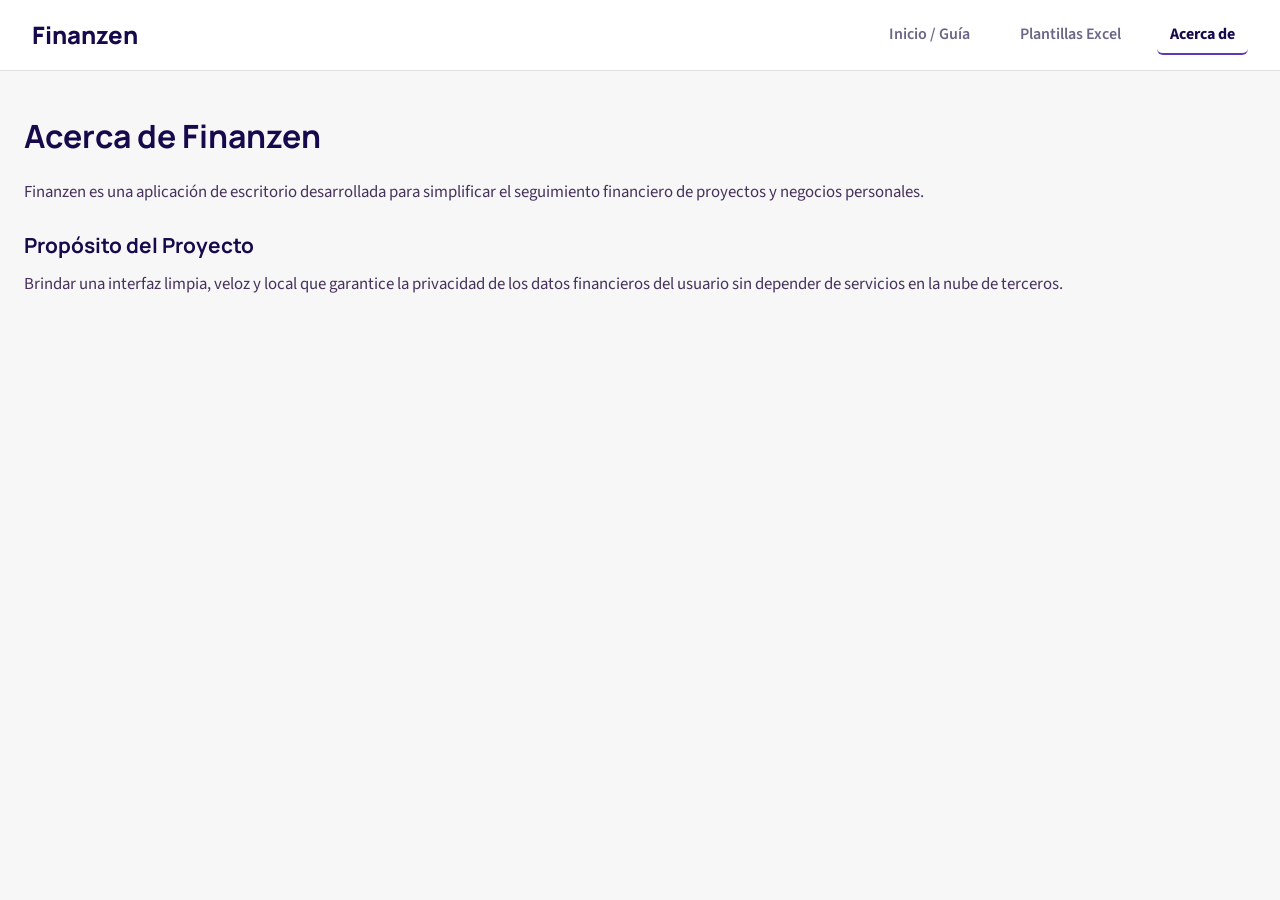
==== aboutUs.html @ 423646ae "subiendo cambios en la web" ====
<!DOCTYPE html>
<html lang="es">
<head>
  <meta charset="UTF-8">
  <meta name="viewport" content="width=device-width, initial-scale=1.0">
  <title>Finanzen - Acerca de</title>
  <link rel="stylesheet" href="css/styles.css">
</head>
<body>

  <!-- Navegación Superior -->
  <nav class="navbar">
    <a href="index.html" class="logo">Finanzen</a>
    <ul class="nav-links">
      <li><a href="index.html">Inicio / Guía</a></li>
      <li><a href="excelTemplate.html">Plantillas Excel</a></li>
      <li><a href="aboutUs.html" class="active">Acerca de</a></li>
    </ul>
  </nav>

  <!-- Contenido -->
  <main class="container">
      <h1>Acerca de Finanzen</h1>
      <p>Finanzen es una aplicación de escritorio desarrollada para simplificar el seguimiento financiero de proyectos y negocios personales.</p>
      
      <h2>Propósito del Proyecto</h2>
      <p>Brindar una interfaz limpia, veloz y local que garantice la privacidad de los datos financieros del usuario sin depender de servicios en la nube de terceros.</p>
  </main>

</body>
</html>
---- css/styles.css ----
/* Importación de tipografías */
@import url('https://fonts.googleapis.com/css2?family=Manrope:wght@600;700;800&family=Source+Sans+3:ital,wght@0,400;0,600;1,400&display=swap');

/* Variables basadas en la paleta de Finanzen */
:root {
    --color-primary: #5D38BB;
    --color-primary-hover: #744BCC;
    --color-primary-active: #472A8F;
    --color-brand-dark: #16094C;

    --bg-main: #F7F7F7;
    --bg-card: #FFFFFF;
    
    --font-family-heading: 'Manrope', sans-serif;
    --font-family-body: 'Source Sans 3', sans-serif;

    --text-main: #0E042F;
    --text-muted: #6C6686;
    --text-description: #46315c;
    --text-light: #F7F7F7;

    --border-light: #E0E0E0;
    --radius-md: 10px;
    --shadow-card: 0 4px 12px rgba(22, 9, 76, 0.05);
}

/* Reset básico */
* {
    box-sizing: border-box;
    margin: 0;
    padding: 0;
}

body {
    font-family: var(--font-family-body);
    background-color: var(--bg-main);
    color: var(--text-main);
    line-height: 1.6;
}

/* --- BARRA DE NAVEGACIÓN SUPERIOR --- */
.navbar {
    background-color: var(--bg-card);
    border-bottom: 1px solid var(--border-light);
    padding: 1rem 2rem;
    display: flex;
    justify-content: space-between;
    align-items: center;
    position: sticky;
    top: 0;
    z-index: 100;
}

.navbar .logo {
    font-family: var(--font-family-heading);
    font-size: 1.5rem;
    font-weight: 800;
    color: var(--color-brand-dark);
    text-decoration: none;
}

.nav-links {
    list-style: none;
    display: flex;
    gap: 1.5rem;
}

.nav-links a {
    text-decoration: none;
    color: var(--text-muted);
    font-weight: 600;
    font-size: 1rem;
    padding: 0.5rem 0.8rem;
    border-radius: 6px;
    transition: all 0.2s ease;
}

.nav-links a:hover {
    color: var(--color-primary);
    background-color: #F5F3FF;
}

.nav-links a.active {
    color: var(--color-brand-dark);
    font-weight: 700;
    border-bottom: 2px solid var(--color-primary);
}

/* --- CONTENEDOR PRINCIPAL --- */
.container {
    margin: 2.5rem auto;
    padding: 0 1.5rem;
}

.card {
    background-color: var(--bg-card);
    border: 1px solid var(--border-light);
    border-radius: var(--radius-md);
    padding: 2.5rem;
    box-shadow: var(--shadow-card);
}

/* --- TIPOGRAFÍA Y TEXTOS --- */
h1 {
    font-family: var(--font-family-heading);
    font-size: 2rem;
    color: var(--color-brand-dark);
    margin-bottom: 1rem;
}

h2 {
    font-family: var(--font-family-heading);
    font-size: 1.3rem;
    color: var(--color-brand-dark);
    margin: 1.5rem 0 0.5rem 0;
}

p {
    color: var(--text-description);
    margin-bottom: 1rem;
    font-size: 1.05rem;
}

/* --- BOTÓN DE DESCARGA (Plantillas) --- */
.btn-download {
    display: inline-flex;
    align-items: center;
    gap: 0.5rem;
    font-family: var(--font-family-heading);
    background-color: var(--color-primary);
    color: var(--text-light);
    text-decoration: none;
    padding: 0.8rem 1.5rem;
    border-radius: var(--radius-md);
    font-weight: 700;
    font-size: 1rem;
    margin-top: 1rem;
    transition: background-color 0.2s ease;
}

.btn-download:hover {
    background-color: var(--color-primary-hover);
}

.btn-download:active {
    background-color: var(--color-primary-active);
}
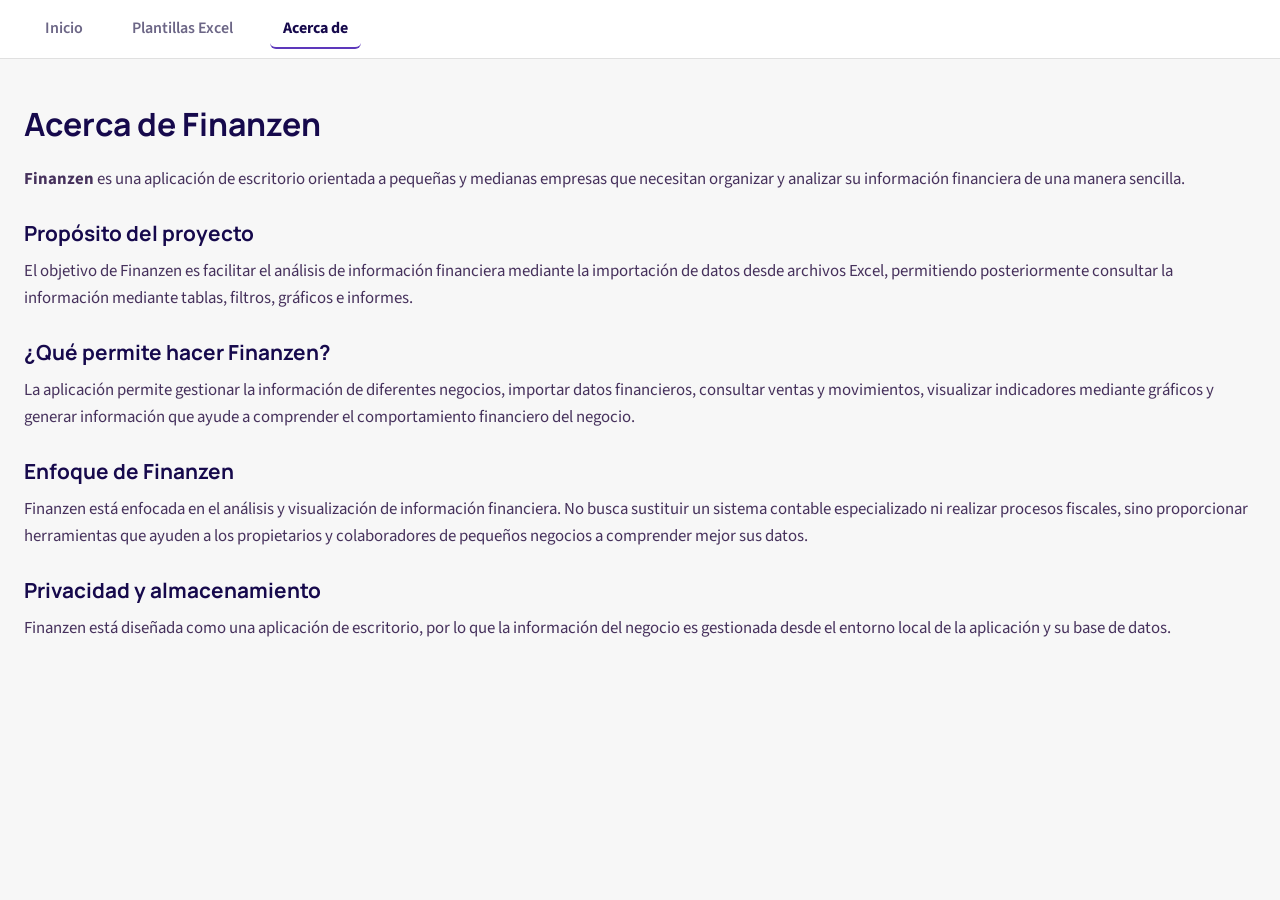
==== commit 2c4cb607: "subiendo cambios en la web" ====
--- a/aboutUs.html
+++ b/aboutUs.html
@@ -3,28 +3,67 @@
 <head>
   <meta charset="UTF-8">
   <meta name="viewport" content="width=device-width, initial-scale=1.0">
-  <title>Finanzen - Acerca de</title>
+  <title>Acerca de - Finanzen</title>
   <link rel="stylesheet" href="css/styles.css">
 </head>
 <body>
 
-  <!-- Navegación Superior -->
   <nav class="navbar">
-    <a href="index.html" class="logo">Finanzen</a>
     <ul class="nav-links">
-      <li><a href="index.html">Inicio / Guía</a></li>
+      <li><a href="index.html">Inicio</a></li>
       <li><a href="excelTemplate.html">Plantillas Excel</a></li>
       <li><a href="aboutUs.html" class="active">Acerca de</a></li>
     </ul>
   </nav>
 
-  <!-- Contenido -->
   <main class="container">
-      <h1>Acerca de Finanzen</h1>
-      <p>Finanzen es una aplicación de escritorio desarrollada para simplificar el seguimiento financiero de proyectos y negocios personales.</p>
-      
-      <h2>Propósito del Proyecto</h2>
-      <p>Brindar una interfaz limpia, veloz y local que garantice la privacidad de los datos financieros del usuario sin depender de servicios en la nube de terceros.</p>
+    <h1>Acerca de Finanzen</h1>
+
+    <p>
+      <strong>Finanzen</strong> es una aplicación de escritorio orientada a
+      pequeñas y medianas empresas que necesitan organizar y analizar su
+      información financiera de una manera sencilla.
+    </p>
+
+    <section>
+      <h2>Propósito del proyecto</h2>
+      <p>
+        El objetivo de Finanzen es facilitar el análisis de información
+        financiera mediante la importación de datos desde archivos Excel,
+        permitiendo posteriormente consultar la información mediante tablas,
+        filtros, gráficos e informes.
+      </p>
+    </section>
+
+    <section>
+      <h2>¿Qué permite hacer Finanzen?</h2>
+      <p>
+        La aplicación permite gestionar la información de diferentes negocios,
+        importar datos financieros, consultar ventas y movimientos, visualizar
+        indicadores mediante gráficos y generar información que ayude a
+        comprender el comportamiento financiero del negocio.
+      </p>
+    </section>
+
+    <section>
+      <h2>Enfoque de Finanzen</h2>
+      <p>
+        Finanzen está enfocada en el análisis y visualización de información
+        financiera. No busca sustituir un sistema contable especializado ni
+        realizar procesos fiscales, sino proporcionar herramientas que ayuden
+        a los propietarios y colaboradores de pequeños negocios a comprender
+        mejor sus datos.
+      </p>
+    </section>
+
+    <section>
+      <h2>Privacidad y almacenamiento</h2>
+      <p>
+        Finanzen está diseñada como una aplicación de escritorio, por lo que
+        la información del negocio es gestionada desde el entorno local de la
+        aplicación y su base de datos.
+      </p>
+    </section>
   </main>
 
 </body>
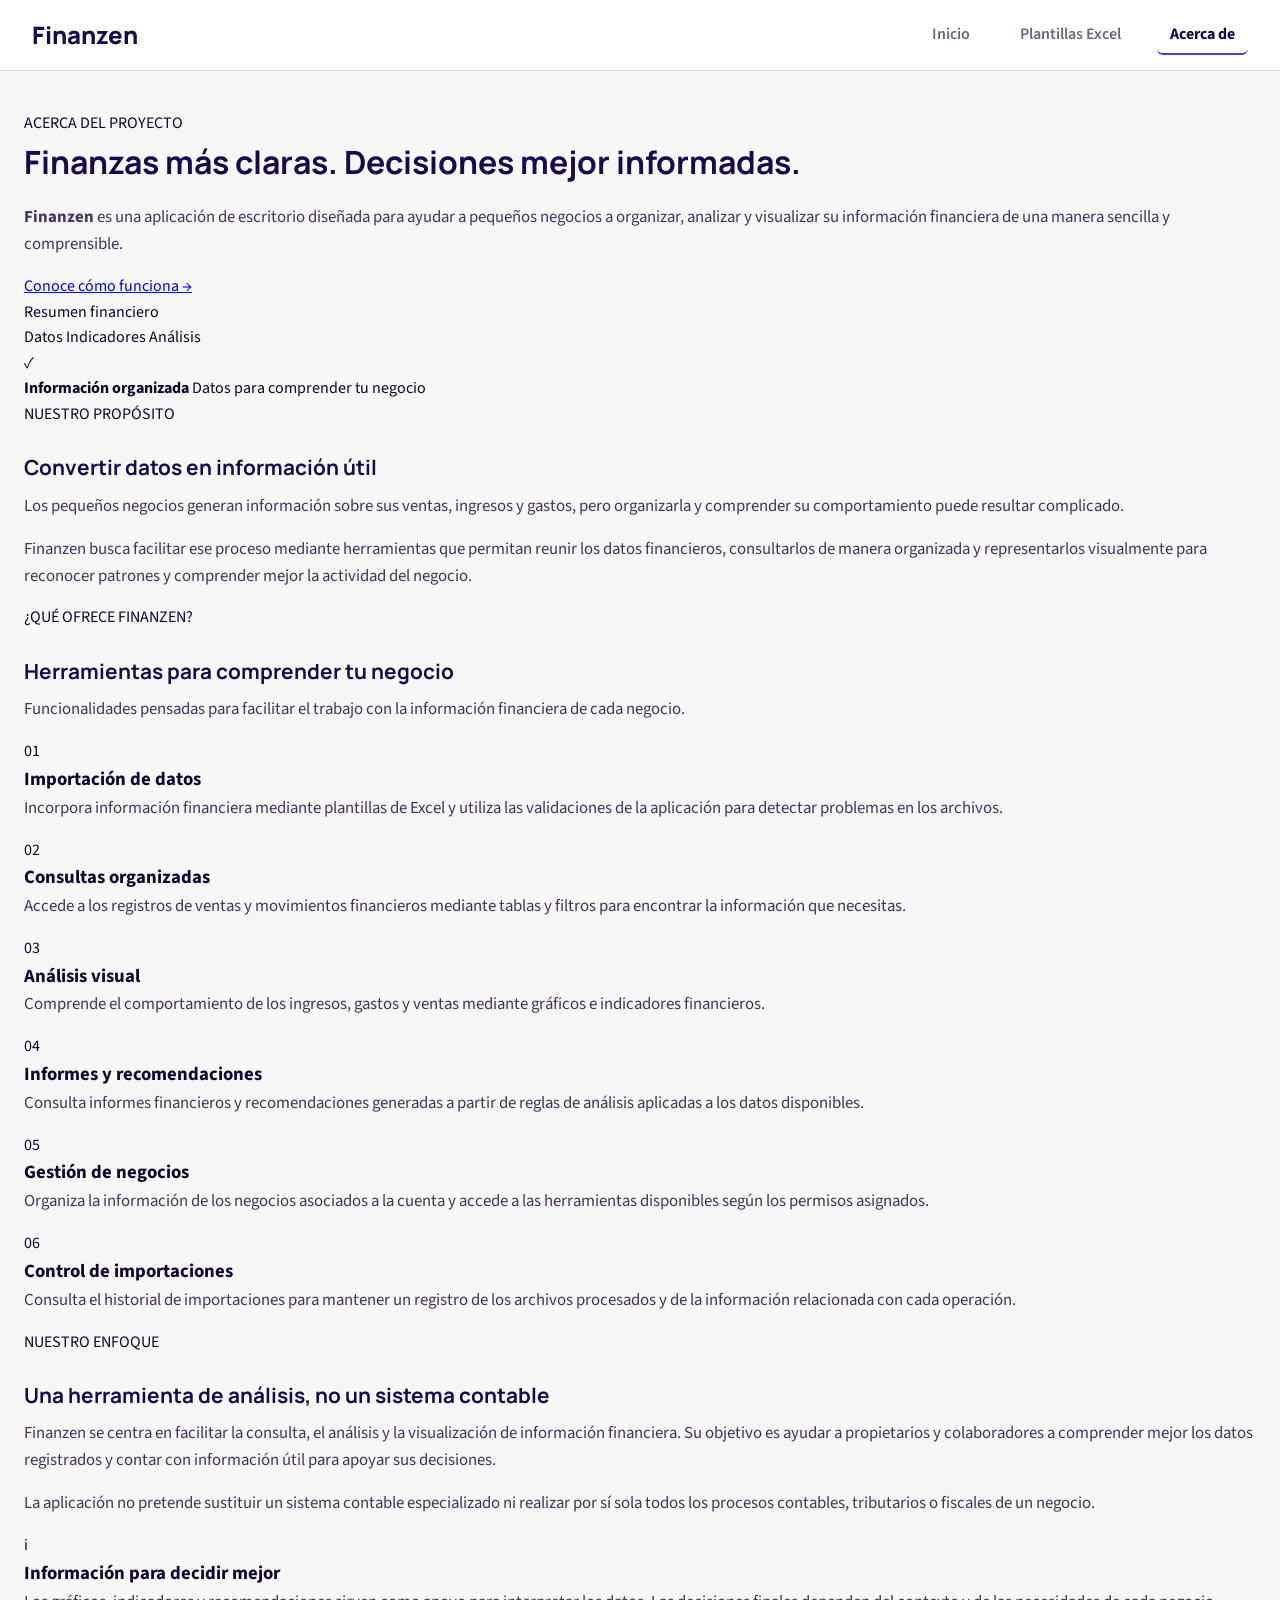
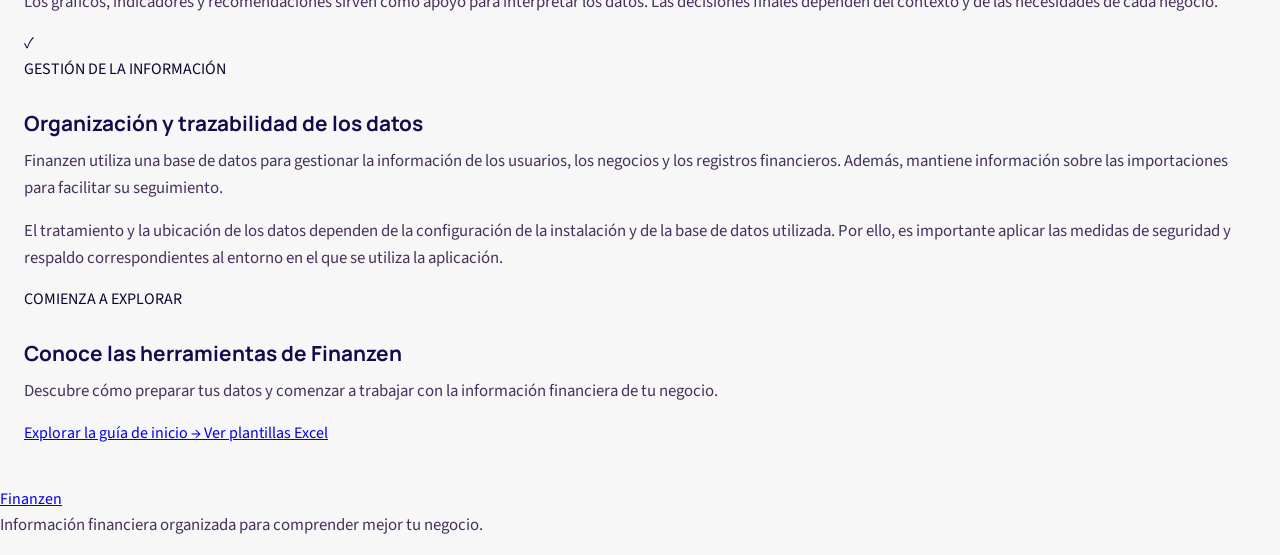
==== commit b1ad404c: "cambios en la pagina" ====
--- a/aboutUs.html
+++ b/aboutUs.html
@@ -1,70 +1,306 @@
+
 <!DOCTYPE html>
 <html lang="es">
 <head>
-  <meta charset="UTF-8">
-  <meta name="viewport" content="width=device-width, initial-scale=1.0">
-  <title>Acerca de - Finanzen</title>
-  <link rel="stylesheet" href="css/styles.css">
+    <meta charset="UTF-8">
+    <meta name="viewport" content="width=device-width, initial-scale=1.0">
+
+    <meta
+        name="description"
+        content="Conoce Finanzen, una aplicación de escritorio para organizar, analizar y visualizar información financiera de pequeños negocios."
+    >
+
+    <title>Acerca de Finanzen | Nuestro proyecto</title>
+
+    <link rel="stylesheet" href="css/styles.css">
+    <link rel="stylesheet" href="css/about-us.css">
 </head>
 <body>
 
-  <nav class="navbar">
-    <ul class="nav-links">
-      <li><a href="index.html">Inicio</a></li>
-      <li><a href="excelTemplate.html">Plantillas Excel</a></li>
-      <li><a href="aboutUs.html" class="active">Acerca de</a></li>
-    </ul>
-  </nav>
-
-  <main class="container">
-    <h1>Acerca de Finanzen</h1>
-
-    <p>
-      <strong>Finanzen</strong> es una aplicación de escritorio orientada a
-      pequeñas y medianas empresas que necesitan organizar y analizar su
-      información financiera de una manera sencilla.
-    </p>
-
-    <section>
-      <h2>Propósito del proyecto</h2>
-      <p>
-        El objetivo de Finanzen es facilitar el análisis de información
-        financiera mediante la importación de datos desde archivos Excel,
-        permitiendo posteriormente consultar la información mediante tablas,
-        filtros, gráficos e informes.
-      </p>
-    </section>
-
-    <section>
-      <h2>¿Qué permite hacer Finanzen?</h2>
-      <p>
-        La aplicación permite gestionar la información de diferentes negocios,
-        importar datos financieros, consultar ventas y movimientos, visualizar
-        indicadores mediante gráficos y generar información que ayude a
-        comprender el comportamiento financiero del negocio.
-      </p>
-    </section>
-
-    <section>
-      <h2>Enfoque de Finanzen</h2>
-      <p>
-        Finanzen está enfocada en el análisis y visualización de información
-        financiera. No busca sustituir un sistema contable especializado ni
-        realizar procesos fiscales, sino proporcionar herramientas que ayuden
-        a los propietarios y colaboradores de pequeños negocios a comprender
-        mejor sus datos.
-      </p>
-    </section>
-
-    <section>
-      <h2>Privacidad y almacenamiento</h2>
-      <p>
-        Finanzen está diseñada como una aplicación de escritorio, por lo que
-        la información del negocio es gestionada desde el entorno local de la
-        aplicación y su base de datos.
-      </p>
-    </section>
-  </main>
+    <!-- Navegación -->
+    <nav class="navbar">
+        <a href="index.html" class="logo">Finanzen</a>
+
+        <ul class="nav-links">
+            <li><a href="index.html">Inicio</a></li>
+            <li>
+                <a href="excelTemplate.html">Plantillas Excel</a>
+            </li>
+            <li>
+                <a href="aboutUs.html" class="active" aria-current="page">
+                    Acerca de
+                </a>
+            </li>
+        </ul>
+    </nav>
+
+    <main class="container about-page">
+
+        <!-- Presentación -->
+        <header class="about-hero">
+            <span class="eyebrow">ACERCA DEL PROYECTO</span>
+
+            <h1>
+                Finanzas más claras.
+                <span>Decisiones mejor informadas.</span>
+            </h1>
+
+            <p>
+                <strong>Finanzen</strong> es una aplicación de escritorio
+                diseñada para ayudar a pequeños negocios a organizar,
+                analizar y visualizar su información financiera de una
+                manera sencilla y comprensible.
+            </p>
+
+            <a href="index.html" class="about-primary-link">
+                Conoce cómo funciona
+                <span aria-hidden="true">→</span>
+            </a>
+
+            <div class="about-hero-visual" aria-hidden="true">
+                <div class="about-visual-card visual-card-main">
+                    <div class="visual-card-heading">
+                        <span class="visual-dot"></span>
+                        <span>Resumen financiero</span>
+                    </div>
+
+                    <div class="visual-chart">
+                        <div class="chart-bar bar-one"></div>
+                        <div class="chart-bar bar-two"></div>
+                        <div class="chart-bar bar-three"></div>
+                        <div class="chart-bar bar-four"></div>
+                        <div class="chart-bar bar-five"></div>
+                        <div class="chart-bar bar-six"></div>
+                        <div class="chart-bar bar-seven"></div>
+                    </div>
+
+                    <div class="visual-chart-labels">
+                        <span>Datos</span>
+                        <span>Indicadores</span>
+                        <span>Análisis</span>
+                    </div>
+                </div>
+
+                <div class="about-visual-card visual-card-side">
+                    <span class="visual-side-icon">✓</span>
+                    <div>
+                        <strong>Información organizada</strong>
+                        <span>Datos para comprender tu negocio</span>
+                    </div>
+                </div>
+            </div>
+        </header>
+
+        <!-- Propósito -->
+        <section class="about-purpose">
+            <div class="about-section-intro">
+                <span class="eyebrow">NUESTRO PROPÓSITO</span>
+
+                <h2>Convertir datos en información útil</h2>
+            </div>
+
+            <div class="about-purpose-content">
+                <p>
+                    Los pequeños negocios generan información sobre sus
+                    ventas, ingresos y gastos, pero organizarla y comprender
+                    su comportamiento puede resultar complicado.
+                </p>
+
+                <p>
+                    Finanzen busca facilitar ese proceso mediante herramientas
+                    que permitan reunir los datos financieros, consultarlos
+                    de manera organizada y representarlos visualmente para
+                    reconocer patrones y comprender mejor la actividad
+                    del negocio.
+                </p>
+            </div>
+        </section>
+
+        <!-- Funcionalidades -->
+        <section class="about-features">
+            <div class="about-section-heading">
+                <span class="eyebrow">¿QUÉ OFRECE FINANZEN?</span>
+
+                <h2>Herramientas para comprender tu negocio</h2>
+
+                <p>
+                    Funcionalidades pensadas para facilitar el trabajo con
+                    la información financiera de cada negocio.
+                </p>
+            </div>
+
+            <div class="about-feature-grid">
+
+                <article class="about-feature-card">
+                    <div class="feature-icon feature-purple">01</div>
+
+                    <h3>Importación de datos</h3>
+
+                    <p>
+                        Incorpora información financiera mediante plantillas
+                        de Excel y utiliza las validaciones de la aplicación
+                        para detectar problemas en los archivos.
+                    </p>
+                </article>
+
+                <article class="about-feature-card">
+                    <div class="feature-icon feature-green">02</div>
+
+                    <h3>Consultas organizadas</h3>
+
+                    <p>
+                        Accede a los registros de ventas y movimientos
+                        financieros mediante tablas y filtros para encontrar
+                        la información que necesitas.
+                    </p>
+                </article>
+
+                <article class="about-feature-card">
+                    <div class="feature-icon feature-blue">03</div>
+
+                    <h3>Análisis visual</h3>
+
+                    <p>
+                        Comprende el comportamiento de los ingresos, gastos
+                        y ventas mediante gráficos e indicadores financieros.
+                    </p>
+                </article>
+
+                <article class="about-feature-card">
+                    <div class="feature-icon feature-orange">04</div>
+
+                    <h3>Informes y recomendaciones</h3>
+
+                    <p>
+                        Consulta informes financieros y recomendaciones
+                        generadas a partir de reglas de análisis aplicadas
+                        a los datos disponibles.
+                    </p>
+                </article>
+
+                <article class="about-feature-card">
+                    <div class="feature-icon feature-pink">05</div>
+
+                    <h3>Gestión de negocios</h3>
+
+                    <p>
+                        Organiza la información de los negocios asociados
+                        a la cuenta y accede a las herramientas disponibles
+                        según los permisos asignados.
+                    </p>
+                </article>
+
+                <article class="about-feature-card">
+                    <div class="feature-icon feature-teal">06</div>
+
+                    <h3>Control de importaciones</h3>
+
+                    <p>
+                        Consulta el historial de importaciones para mantener
+                        un registro de los archivos procesados y de la
+                        información relacionada con cada operación.
+                    </p>
+                </article>
+
+            </div>
+        </section>
+
+        <!-- Enfoque y alcance -->
+        <section class="about-approach">
+            <div class="about-approach-content">
+                <span class="eyebrow">NUESTRO ENFOQUE</span>
+
+                <h2>Una herramienta de análisis, no un sistema contable</h2>
+
+                <p>
+                    Finanzen se centra en facilitar la consulta, el análisis
+                    y la visualización de información financiera. Su objetivo
+                    es ayudar a propietarios y colaboradores a comprender
+                    mejor los datos registrados y contar con información
+                    útil para apoyar sus decisiones.
+                </p>
+
+                <p>
+                    La aplicación no pretende sustituir un sistema contable
+                    especializado ni realizar por sí sola todos los procesos
+                    contables, tributarios o fiscales de un negocio.
+                </p>
+            </div>
+
+            <aside class="about-approach-note">
+                <span class="approach-note-icon" aria-hidden="true">i</span>
+
+                <h3>Información para decidir mejor</h3>
+
+                <p>
+                    Los gráficos, indicadores y recomendaciones sirven
+                    como apoyo para interpretar los datos. Las decisiones
+                    finales dependen del contexto y de las necesidades
+                    de cada negocio.
+                </p>
+            </aside>
+        </section>
+
+        <!-- Privacidad y almacenamiento -->
+        <section class="about-storage">
+            <div class="storage-icon" aria-hidden="true">
+                <span>✓</span>
+            </div>
+
+            <div>
+                <span class="eyebrow">GESTIÓN DE LA INFORMACIÓN</span>
+
+                <h2>Organización y trazabilidad de los datos</h2>
+
+                <p>
+                    Finanzen utiliza una base de datos para gestionar la
+                    información de los usuarios, los negocios y los registros
+                    financieros. Además, mantiene información sobre las
+                    importaciones para facilitar su seguimiento.
+                </p>
+
+                <p>
+                    El tratamiento y la ubicación de los datos dependen
+                    de la configuración de la instalación y de la base
+                    de datos utilizada. Por ello, es importante aplicar
+                    las medidas de seguridad y respaldo correspondientes
+                    al entorno en el que se utiliza la aplicación.
+                </p>
+            </div>
+        </section>
+
+        <!-- Cierre -->
+        <section class="about-cta">
+            <span class="eyebrow">COMIENZA A EXPLORAR</span>
+
+            <h2>Conoce las herramientas de Finanzen</h2>
+
+            <p>
+                Descubre cómo preparar tus datos y comenzar a trabajar
+                con la información financiera de tu negocio.
+            </p>
+
+            <div class="about-cta-actions">
+                <a href="index.html" class="about-cta-primary">
+                    Explorar la guía de inicio
+                    <span aria-hidden="true">→</span>
+                </a>
+
+                <a href="excelTemplate.html" class="about-cta-secondary">
+                    Ver plantillas Excel
+                </a>
+            </div>
+        </section>
+
+    </main>
+
+    <footer class="about-footer">
+        <a href="index.html" class="logo">Finanzen</a>
+
+        <p>
+            Información financiera organizada para comprender mejor tu negocio.
+        </p>
+    </footer>
 
 </body>
-</html>+</html>
